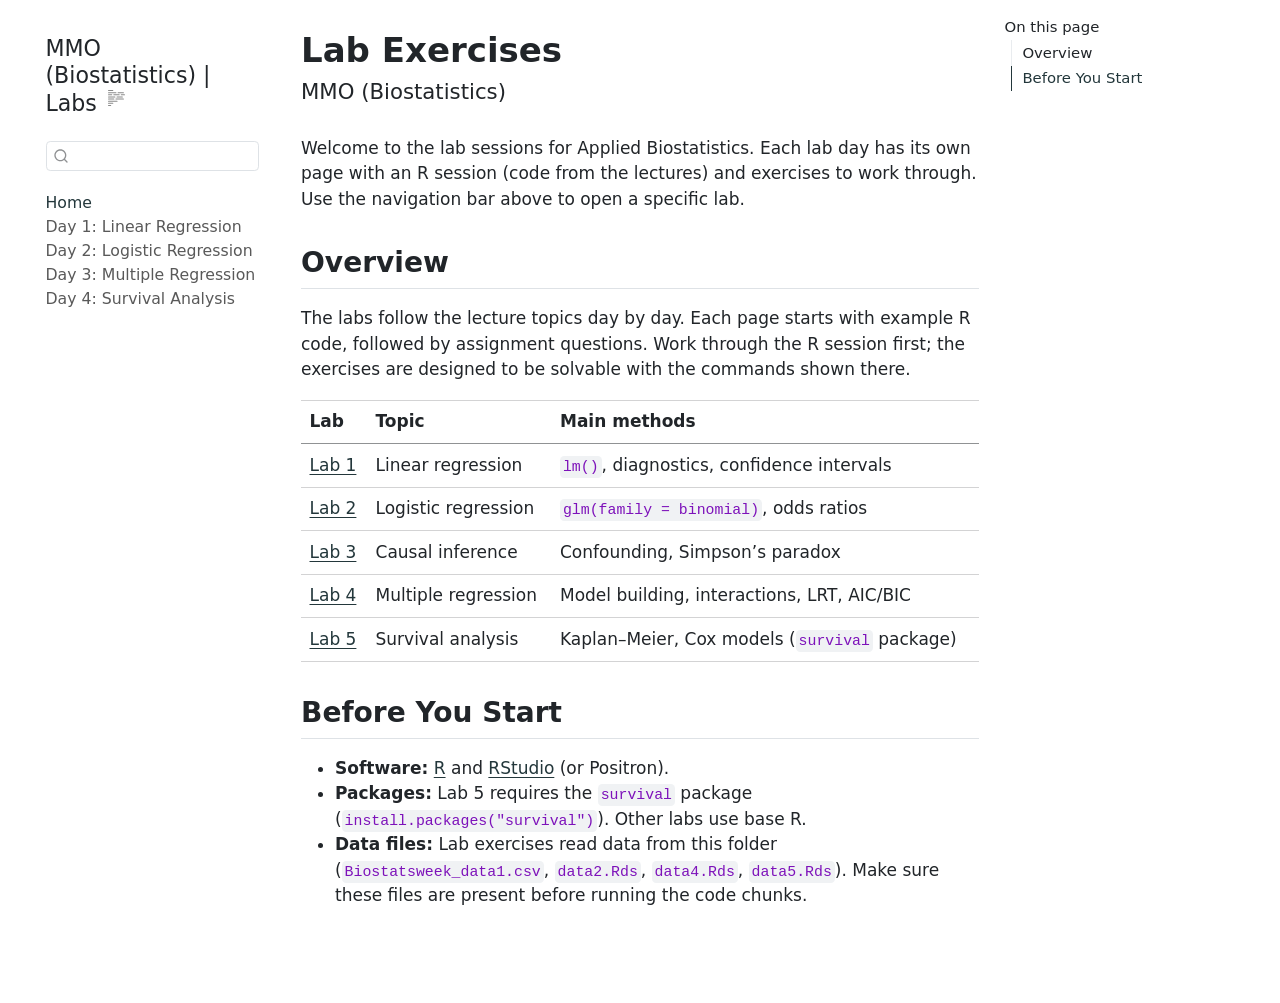
==== docs/index.html @ b4047a07 "Initial commit" ====
<!DOCTYPE html>
<html xmlns="http://www.w3.org/1999/xhtml" lang="en" xml:lang="en"><head>

<meta charset="utf-8">
<meta name="generator" content="quarto-1.9.38">

<meta name="viewport" content="width=device-width, initial-scale=1.0, user-scalable=yes">


<title>Lab Exercises – MMO (Biostatistics) | Labs</title>
<style>
/* Default styles provided by pandoc.
** See https://pandoc.org/MANUAL.html#variables-for-html for config info.
*/
code{white-space: pre-wrap;}
span.smallcaps{font-variant: small-caps;}
div.columns{display: flex; gap: min(4vw, 1.5em);}
div.column{flex: auto; overflow-x: auto;}
div.hanging-indent{margin-left: 1.5em; text-indent: -1.5em;}
ul.task-list{list-style: none;}
ul.task-list li input[type="checkbox"] {
  width: 0.8em;
  margin: 0 0.8em 0.2em -1em; /* quarto-specific, see https://github.com/quarto-dev/quarto-cli/issues/4556 */ 
  vertical-align: middle;
}
</style>


<script src="site_libs/quarto-nav/quarto-nav.js"></script>
<script src="site_libs/quarto-nav/headroom.min.js"></script>
<script src="site_libs/clipboard/clipboard.min.js"></script>
<script src="site_libs/quarto-search/autocomplete.umd.js"></script>
<script src="site_libs/quarto-search/fuse.min.js"></script>
<script src="site_libs/quarto-search/quarto-search.js"></script>
<meta name="quarto:offset" content="./">
<script src="site_libs/quarto-html/quarto.js" type="module"></script>
<script src="site_libs/quarto-html/tabsets/tabsets.js" type="module"></script>
<script src="site_libs/quarto-html/popper.min.js"></script>
<script src="site_libs/quarto-html/tippy.umd.min.js"></script>
<script src="site_libs/quarto-html/anchor.min.js"></script>
<link href="site_libs/quarto-html/tippy.css" rel="stylesheet">
<link href="site_libs/quarto-html/quarto-syntax-highlighting-de63f62b328812d8e578a4d74e282472.css" rel="stylesheet" id="quarto-text-highlighting-styles">
<script src="site_libs/bootstrap/bootstrap.min.js"></script>
<link href="site_libs/bootstrap/bootstrap-icons.css" rel="stylesheet">
<link href="site_libs/bootstrap/bootstrap-b6819cf686d0ea4d047cb8282094df92.min.css" rel="stylesheet" append-hash="true" id="quarto-bootstrap" data-mode="light">
<script id="quarto-search-options" type="application/json">{
  "location": "sidebar",
  "copy-button": false,
  "collapse-after": 3,
  "panel-placement": "start",
  "type": "textbox",
  "limit": 50,
  "keyboard-shortcut": [
    "f",
    "/",
    "s"
  ],
  "show-item-context": false,
  "language": {
    "search-no-results-text": "No results",
    "search-matching-documents-text": "matching documents",
    "search-copy-link-title": "Copy link to search",
    "search-hide-matches-text": "Hide additional matches",
    "search-more-match-text": "more match in this document",
    "search-more-matches-text": "more matches in this document",
    "search-clear-button-title": "Clear",
    "search-text-placeholder": "",
    "search-detached-cancel-button-title": "Cancel",
    "search-submit-button-title": "Submit",
    "search-label": "Search"
  }
}</script>


<link rel="stylesheet" href="styles.css">
</head>

<body class="nav-sidebar floating quarto-light">

<div id="quarto-search-results"></div>
  <header id="quarto-header" class="headroom fixed-top">
  <nav class="quarto-secondary-nav">
    <div class="container-fluid d-flex">
      <button type="button" class="quarto-btn-toggle btn" data-bs-toggle="collapse" role="button" data-bs-target=".quarto-sidebar-collapse-item" aria-controls="quarto-sidebar" aria-expanded="false" aria-label="Toggle sidebar navigation" onclick="if (window.quartoToggleHeadroom) { window.quartoToggleHeadroom(); }">
        <i class="bi bi-layout-text-sidebar-reverse"></i>
      </button>
        <nav class="quarto-page-breadcrumbs" aria-label="breadcrumb"><ol class="breadcrumb"><li class="breadcrumb-item"><a href="./index.html">Home</a></li></ol></nav>
        <a class="flex-grow-1" role="navigation" data-bs-toggle="collapse" data-bs-target=".quarto-sidebar-collapse-item" aria-controls="quarto-sidebar" aria-expanded="false" aria-label="Toggle sidebar navigation" onclick="if (window.quartoToggleHeadroom) { window.quartoToggleHeadroom(); }">      
        </a>
      <button type="button" class="btn quarto-search-button" aria-label="Search" onclick="window.quartoOpenSearch();">
        <i class="bi bi-search"></i>
      </button>
    </div>
  </nav>
</header>
<!-- content -->
<div id="quarto-content" class="quarto-container page-columns page-rows-contents page-layout-article">
<!-- sidebar -->
  <nav id="quarto-sidebar" class="sidebar collapse collapse-horizontal quarto-sidebar-collapse-item sidebar-navigation floating overflow-auto">
    <div class="pt-lg-2 mt-2 text-left sidebar-header">
    <div class="sidebar-title mb-0 py-0">
      <a href="./">MMO (Biostatistics) | Labs</a> 
        <div class="sidebar-tools-main">
  <a href="" class="quarto-reader-toggle quarto-navigation-tool px-1" onclick="window.quartoToggleReader(); return false;" title="Toggle reader mode">
  <div class="quarto-reader-toggle-btn">
  <i class="bi"></i>
  </div>
</a>
</div>
    </div>
      </div>
        <div class="mt-2 flex-shrink-0 align-items-center">
        <div class="sidebar-search">
        <div id="quarto-search" class="" title="Search"></div>
        </div>
        </div>
    <div class="sidebar-menu-container"> 
    <ul class="list-unstyled mt-1">
        <li class="sidebar-item">
  <div class="sidebar-item-container"> 
  <a href="./index.html" class="sidebar-item-text sidebar-link active">
 <span class="menu-text">Home</span></a>
  </div>
</li>
        <li class="sidebar-item">
  <div class="sidebar-item-container"> 
  <a href="./Biostatsweek_Lab1_ans.html" class="sidebar-item-text sidebar-link">
 <span class="menu-text">Day 1: Linear Regression</span></a>
  </div>
</li>
        <li class="sidebar-item">
  <div class="sidebar-item-container"> 
  <a href="./Biostatsweek_Lab2_ans.html" class="sidebar-item-text sidebar-link">
 <span class="menu-text">Day 2: Logistic Regression</span></a>
  </div>
</li>
        <li class="sidebar-item">
  <div class="sidebar-item-container"> 
  <a href="./Biostatsweek_Lab3_ans.html" class="sidebar-item-text sidebar-link">
 <span class="menu-text">Day 3: Multiple Regression</span></a>
  </div>
</li>
        <li class="sidebar-item">
  <div class="sidebar-item-container"> 
  <a href="./Biostatsweek_Lab5_ans.html" class="sidebar-item-text sidebar-link">
 <span class="menu-text">Day 4: Survival Analysis</span></a>
  </div>
</li>
    </ul>
    </div>
</nav>
<div id="quarto-sidebar-glass" class="quarto-sidebar-collapse-item" data-bs-toggle="collapse" data-bs-target=".quarto-sidebar-collapse-item"></div>
<!-- margin-sidebar -->
    <div id="quarto-margin-sidebar" class="sidebar margin-sidebar">
        <nav id="TOC" role="doc-toc" class="toc-active">
    <h2 id="toc-title">On this page</h2>
   
  <ul>
  <li><a href="#overview" id="toc-overview" class="nav-link active" data-scroll-target="#overview">Overview</a></li>
  <li><a href="#before-you-start" id="toc-before-you-start" class="nav-link" data-scroll-target="#before-you-start">Before You Start</a></li>
  </ul>
</nav>
    </div>
<!-- main -->
<main class="content" id="quarto-document-content">

<header id="title-block-header" class="quarto-title-block default">
<div class="quarto-title">
<h1 class="title">Lab Exercises</h1>
<p class="subtitle lead">MMO (Biostatistics)</p>
</div>



<div class="quarto-title-meta">

    
  
    
  </div>
  


</header>


<p>Welcome to the lab sessions for Applied Biostatistics. Each lab day has its own page with an R session (code from the lectures) and exercises to work through. Use the navigation bar above to open a specific lab.</p>
<section id="overview" class="level2">
<h2 class="anchored" data-anchor-id="overview">Overview</h2>
<p>The labs follow the lecture topics day by day. Each page starts with example R code, followed by assignment questions. Work through the R session first; the exercises are designed to be solvable with the commands shown there.</p>
<table class="caption-top table">
<thead>
<tr class="header">
<th>Lab</th>
<th>Topic</th>
<th>Main methods</th>
</tr>
</thead>
<tbody>
<tr class="odd">
<td><a href="Biostatsweek_Lab1.Rmd">Lab 1</a></td>
<td>Linear regression</td>
<td><code>lm()</code>, diagnostics, confidence intervals</td>
</tr>
<tr class="even">
<td><a href="Biostatsweek_Lab2.Rmd">Lab 2</a></td>
<td>Logistic regression</td>
<td><code>glm(family = binomial)</code>, odds ratios</td>
</tr>
<tr class="odd">
<td><a href="Biostatsweek_Lab3.Rmd">Lab 3</a></td>
<td>Causal inference</td>
<td>Confounding, Simpson’s paradox</td>
</tr>
<tr class="even">
<td><a href="Biostatsweek_Lab4.Rmd">Lab 4</a></td>
<td>Multiple regression</td>
<td>Model building, interactions, LRT, AIC/BIC</td>
</tr>
<tr class="odd">
<td><a href="Biostatsweek_Lab5.Rmd">Lab 5</a></td>
<td>Survival analysis</td>
<td>Kaplan–Meier, Cox models (<code>survival</code> package)</td>
</tr>
</tbody>
</table>
</section>
<section id="before-you-start" class="level2">
<h2 class="anchored" data-anchor-id="before-you-start">Before You Start</h2>
<ul>
<li><strong>Software:</strong> <a href="https://www.r-project.org/">R</a> and <a href="https://posit.co/download/rstudio-desktop/">RStudio</a> (or Positron).</li>
<li><strong>Packages:</strong> Lab 5 requires the <code>survival</code> package (<code>install.packages("survival")</code>). Other labs use base R.</li>
<li><strong>Data files:</strong> Lab exercises read data from this folder (<code>Biostatsweek_data1.csv</code>, <code>data2.Rds</code>, <code>data4.Rds</code>, <code>data5.Rds</code>). Make sure these files are present before running the code chunks.</li>
</ul>


</section>

</main> <!-- /main -->
<script id="quarto-html-after-body" type="application/javascript">
  window.document.addEventListener("DOMContentLoaded", function (event) {
    const icon = "";
    const anchorJS = new window.AnchorJS();
    anchorJS.options = {
      placement: 'right',
      icon: icon
    };
    anchorJS.add('.anchored');
    const isCodeAnnotation = (el) => {
      for (const clz of el.classList) {
        if (clz.startsWith('code-annotation-')) {                     
          return true;
        }
      }
      return false;
    }
    const onCopySuccess = function(e) {
      // button target
      const button = e.trigger;
      // don't keep focus
      button.blur();
      // flash "checked"
      button.classList.add('code-copy-button-checked');
      var currentTitle = button.getAttribute("title");
      button.setAttribute("title", "Copied!");
      let tooltip;
      if (window.bootstrap) {
        button.setAttribute("data-bs-toggle", "tooltip");
        button.setAttribute("data-bs-placement", "left");
        button.setAttribute("data-bs-title", "Copied!");
        tooltip = new bootstrap.Tooltip(button, 
          { trigger: "manual", 
            customClass: "code-copy-button-tooltip",
            offset: [0, -8]});
        tooltip.show();    
      }
      setTimeout(function() {
        if (tooltip) {
          tooltip.hide();
          button.removeAttribute("data-bs-title");
          button.removeAttribute("data-bs-toggle");
          button.removeAttribute("data-bs-placement");
        }
        button.setAttribute("title", currentTitle);
        button.classList.remove('code-copy-button-checked');
      }, 1000);
      // clear code selection
      e.clearSelection();
    }
    const getTextToCopy = function(trigger) {
      const outerScaffold = trigger.parentElement.cloneNode(true);
      const codeEl = outerScaffold.querySelector('code');
      for (const childEl of codeEl.children) {
        if (isCodeAnnotation(childEl)) {
          childEl.remove();
        }
      }
      return codeEl.innerText;
    }
    const clipboard = new window.ClipboardJS('.code-copy-button:not([data-in-quarto-modal])', {
      text: getTextToCopy
    });
    clipboard.on('success', onCopySuccess);
    if (window.document.getElementById('quarto-embedded-source-code-modal')) {
      const clipboardModal = new window.ClipboardJS('.code-copy-button[data-in-quarto-modal]', {
        text: getTextToCopy,
        container: window.document.getElementById('quarto-embedded-source-code-modal')
      });
      clipboardModal.on('success', onCopySuccess);
    }
      var localhostRegex = new RegExp(/^(?:http|https):\/\/localhost\:?[0-9]*\//);
      var mailtoRegex = new RegExp(/^mailto:/);
        var filterRegex = new RegExp('/' + window.location.host + '/');
      var isInternal = (href) => {
          return filterRegex.test(href) || localhostRegex.test(href) || mailtoRegex.test(href);
      }
      // Inspect non-navigation links and adorn them if external
     var links = window.document.querySelectorAll('a[href]:not(.nav-link):not(.navbar-brand):not(.toc-action):not(.sidebar-link):not(.sidebar-item-toggle):not(.pagination-link):not(.no-external):not([aria-hidden]):not(.dropdown-item):not(.quarto-navigation-tool):not(.about-link)');
      for (var i=0; i<links.length; i++) {
        const link = links[i];
        if (!isInternal(link.href)) {
          // undo the damage that might have been done by quarto-nav.js in the case of
          // links that we want to consider external
          if (link.dataset.originalHref !== undefined) {
            link.href = link.dataset.originalHref;
          }
        }
      }
    function tippyHover(el, contentFn, onTriggerFn, onUntriggerFn) {
      const config = {
        allowHTML: true,
        maxWidth: 500,
        delay: 100,
        arrow: false,
        appendTo: function(el) {
            return el.parentElement;
        },
        interactive: true,
        interactiveBorder: 10,
        theme: 'quarto',
        placement: 'bottom-start',
      };
      if (contentFn) {
        config.content = contentFn;
      }
      if (onTriggerFn) {
        config.onTrigger = onTriggerFn;
      }
      if (onUntriggerFn) {
        config.onUntrigger = onUntriggerFn;
      }
      window.tippy(el, config); 
    }
    const noterefs = window.document.querySelectorAll('a[role="doc-noteref"]');
    for (var i=0; i<noterefs.length; i++) {
      const ref = noterefs[i];
      tippyHover(ref, function() {
        // use id or data attribute instead here
        let href = ref.getAttribute('data-footnote-href') || ref.getAttribute('href');
        try { href = new URL(href).hash; } catch {}
        const id = href.replace(/^#\/?/, "");
        const note = window.document.getElementById(id);
        if (note) {
          return note.innerHTML;
        } else {
          return "";
        }
      });
    }
    const xrefs = window.document.querySelectorAll('a.quarto-xref');
    const processXRef = (id, note) => {
      // Strip column container classes
      const stripColumnClz = (el) => {
        el.classList.remove("page-full", "page-columns");
        if (el.children) {
          for (const child of el.children) {
            stripColumnClz(child);
          }
        }
      }
      stripColumnClz(note)
      if (id === null || id.startsWith('sec-')) {
        // Special case sections, only their first couple elements
        const container = document.createElement("div");
        if (note.children && note.children.length > 2) {
          container.appendChild(note.children[0].cloneNode(true));
          for (let i = 1; i < note.children.length; i++) {
            const child = note.children[i];
            if (child.tagName === "P" && child.innerText === "") {
              continue;
            } else {
              container.appendChild(child.cloneNode(true));
              break;
            }
          }
          if (window.Quarto?.typesetMath) {
            window.Quarto.typesetMath(container);
          }
          return container.innerHTML
        } else {
          if (window.Quarto?.typesetMath) {
            window.Quarto.typesetMath(note);
          }
          return note.innerHTML;
        }
      } else {
        // Remove any anchor links if they are present
        const anchorLink = note.querySelector('a.anchorjs-link');
        if (anchorLink) {
          anchorLink.remove();
        }
        if (window.Quarto?.typesetMath) {
          window.Quarto.typesetMath(note);
        }
        if (note.classList.contains("callout")) {
          return note.outerHTML;
        } else {
          return note.innerHTML;
        }
      }
    }
    for (var i=0; i<xrefs.length; i++) {
      const xref = xrefs[i];
      tippyHover(xref, undefined, function(instance) {
        instance.disable();
        let url = xref.getAttribute('href');
        let hash = undefined; 
        if (url.startsWith('#')) {
          hash = url;
        } else {
          try { hash = new URL(url).hash; } catch {}
        }
        if (hash) {
          const id = hash.replace(/^#\/?/, "");
          const note = window.document.getElementById(id);
          if (note !== null) {
            try {
              const html = processXRef(id, note.cloneNode(true));
              instance.setContent(html);
            } finally {
              instance.enable();
              instance.show();
            }
          } else {
            // See if we can fetch this
            fetch(url.split('#')[0])
            .then(res => res.text())
            .then(html => {
              const parser = new DOMParser();
              const htmlDoc = parser.parseFromString(html, "text/html");
              const note = htmlDoc.getElementById(id);
              if (note !== null) {
                const html = processXRef(id, note);
                instance.setContent(html);
              } 
            }).finally(() => {
              instance.enable();
              instance.show();
            });
          }
        } else {
          // See if we can fetch a full url (with no hash to target)
          // This is a special case and we should probably do some content thinning / targeting
          fetch(url)
          .then(res => res.text())
          .then(html => {
            const parser = new DOMParser();
            const htmlDoc = parser.parseFromString(html, "text/html");
            const note = htmlDoc.querySelector('main.content');
            if (note !== null) {
              // This should only happen for chapter cross references
              // (since there is no id in the URL)
              // remove the first header
              if (note.children.length > 0 && note.children[0].tagName === "HEADER") {
                note.children[0].remove();
              }
              const html = processXRef(null, note);
              instance.setContent(html);
            } 
          }).finally(() => {
            instance.enable();
            instance.show();
          });
        }
      }, function(instance) {
      });
    }
        let selectedAnnoteEl;
        const selectorForAnnotation = ( cell, annotation) => {
          let cellAttr = 'data-code-cell="' + cell + '"';
          let lineAttr = 'data-code-annotation="' +  annotation + '"';
          const selector = 'span[' + cellAttr + '][' + lineAttr + ']';
          return selector;
        }
        const selectCodeLines = (annoteEl) => {
          const doc = window.document;
          const targetCell = annoteEl.getAttribute("data-target-cell");
          const targetAnnotation = annoteEl.getAttribute("data-target-annotation");
          const annoteSpan = window.document.querySelector(selectorForAnnotation(targetCell, targetAnnotation));
          const lines = annoteSpan.getAttribute("data-code-lines").split(",");
          const lineIds = lines.map((line) => {
            return targetCell + "-" + line;
          })
          let top = null;
          let height = null;
          let parent = null;
          if (lineIds.length > 0) {
              //compute the position of the single el (top and bottom and make a div)
              const el = window.document.getElementById(lineIds[0]);
              top = el.offsetTop;
              height = el.offsetHeight;
              parent = el.parentElement.parentElement;
            if (lineIds.length > 1) {
              const lastEl = window.document.getElementById(lineIds[lineIds.length - 1]);
              const bottom = lastEl.offsetTop + lastEl.offsetHeight;
              height = bottom - top;
            }
            if (top !== null && height !== null && parent !== null) {
              // cook up a div (if necessary) and position it 
              let div = window.document.getElementById("code-annotation-line-highlight");
              if (div === null) {
                div = window.document.createElement("div");
                div.setAttribute("id", "code-annotation-line-highlight");
                div.style.position = 'absolute';
                parent.appendChild(div);
              }
              div.style.top = top - 2 + "px";
              div.style.height = height + 4 + "px";
              div.style.left = 0;
              let gutterDiv = window.document.getElementById("code-annotation-line-highlight-gutter");
              if (gutterDiv === null) {
                gutterDiv = window.document.createElement("div");
                gutterDiv.setAttribute("id", "code-annotation-line-highlight-gutter");
                gutterDiv.style.position = 'absolute';
                const codeCell = window.document.getElementById(targetCell);
                const gutter = codeCell.querySelector('.code-annotation-gutter');
                gutter.appendChild(gutterDiv);
              }
              gutterDiv.style.top = top - 2 + "px";
              gutterDiv.style.height = height + 4 + "px";
            }
            selectedAnnoteEl = annoteEl;
          }
        };
        const unselectCodeLines = () => {
          const elementsIds = ["code-annotation-line-highlight", "code-annotation-line-highlight-gutter"];
          elementsIds.forEach((elId) => {
            const div = window.document.getElementById(elId);
            if (div) {
              div.remove();
            }
          });
          selectedAnnoteEl = undefined;
        };
          // Handle positioning of the toggle
      window.addEventListener(
        "resize",
        throttle(() => {
          elRect = undefined;
          if (selectedAnnoteEl) {
            selectCodeLines(selectedAnnoteEl);
          }
        }, 10)
      );
      function throttle(fn, ms) {
      let throttle = false;
      let timer;
        return (...args) => {
          if(!throttle) { // first call gets through
              fn.apply(this, args);
              throttle = true;
          } else { // all the others get throttled
              if(timer) clearTimeout(timer); // cancel #2
              timer = setTimeout(() => {
                fn.apply(this, args);
                timer = throttle = false;
              }, ms);
          }
        };
      }
        // Attach click handler to the DT
        const annoteDls = window.document.querySelectorAll('dt[data-target-cell]');
        for (const annoteDlNode of annoteDls) {
          annoteDlNode.addEventListener('click', (event) => {
            const clickedEl = event.target;
            if (clickedEl !== selectedAnnoteEl) {
              unselectCodeLines();
              const activeEl = window.document.querySelector('dt[data-target-cell].code-annotation-active');
              if (activeEl) {
                activeEl.classList.remove('code-annotation-active');
              }
              selectCodeLines(clickedEl);
              clickedEl.classList.add('code-annotation-active');
            } else {
              // Unselect the line
              unselectCodeLines();
              clickedEl.classList.remove('code-annotation-active');
            }
          });
        }
    const findCites = (el) => {
      const parentEl = el.parentElement;
      if (parentEl) {
        const cites = parentEl.dataset.cites;
        if (cites) {
          return {
            el,
            cites: cites.split(' ')
          };
        } else {
          return findCites(el.parentElement)
        }
      } else {
        return undefined;
      }
    };
    var bibliorefs = window.document.querySelectorAll('a[role="doc-biblioref"]');
    for (var i=0; i<bibliorefs.length; i++) {
      const ref = bibliorefs[i];
      const citeInfo = findCites(ref);
      if (citeInfo) {
        tippyHover(citeInfo.el, function() {
          var popup = window.document.createElement('div');
          citeInfo.cites.forEach(function(cite) {
            var citeDiv = window.document.createElement('div');
            citeDiv.classList.add('hanging-indent');
            citeDiv.classList.add('csl-entry');
            var biblioDiv = window.document.getElementById('ref-' + cite);
            if (biblioDiv) {
              citeDiv.innerHTML = biblioDiv.innerHTML;
            }
            popup.appendChild(citeDiv);
          });
          return popup.innerHTML;
        });
      }
    }
  });
  </script>
</div> <!-- /content -->




</body></html>
---- docs/site_libs/quarto-html/tippy.css ----
.tippy-box[data-animation=fade][data-state=hidden]{opacity:0}[data-tippy-root]{max-width:calc(100vw - 10px)}.tippy-box{position:relative;background-color:#333;color:#fff;border-radius:4px;font-size:14px;line-height:1.4;white-space:normal;outline:0;transition-property:transform,visibility,opacity}.tippy-box[data-placement^=top]>.tippy-arrow{bottom:0}.tippy-box[data-placement^=top]>.tippy-arrow:before{bottom:-7px;left:0;border-width:8px 8px 0;border-top-color:initial;transform-origin:center top}.tippy-box[data-placement^=bottom]>.tippy-arrow{top:0}.tippy-box[data-placement^=bottom]>.tippy-arrow:before{top:-7px;left:0;border-width:0 8px 8px;border-bottom-color:initial;transform-origin:center bottom}.tippy-box[data-placement^=left]>.tippy-arrow{right:0}.tippy-box[data-placement^=left]>.tippy-arrow:before{border-width:8px 0 8px 8px;border-left-color:initial;right:-7px;transform-origin:center left}.tippy-box[data-placement^=right]>.tippy-arrow{left:0}.tippy-box[data-placement^=right]>.tippy-arrow:before{left:-7px;border-width:8px 8px 8px 0;border-right-color:initial;transform-origin:center right}.tippy-box[data-inertia][data-state=visible]{transition-timing-function:cubic-bezier(.54,1.5,.38,1.11)}.tippy-arrow{width:16px;height:16px;color:#333}.tippy-arrow:before{content:"";position:absolute;border-color:transparent;border-style:solid}.tippy-content{position:relative;padding:5px 9px;z-index:1}
---- docs/site_libs/quarto-html/quarto-syntax-highlighting-de63f62b328812d8e578a4d74e282472.css ----
/* quarto syntax highlight colors */
:root {
  --quarto-hl-al-color: #ff5555;
  --quarto-hl-an-color: #6a737d;
  --quarto-hl-at-color: #d73a49;
  --quarto-hl-bn-color: #005cc5;
  --quarto-hl-bu-color: #d73a49;
  --quarto-hl-ch-color: #032f62;
  --quarto-hl-co-color: #6a737d;
  --quarto-hl-cv-color: #6a737d;
  --quarto-hl-cn-color: #005cc5;
  --quarto-hl-cf-color: #d73a49;
  --quarto-hl-dt-color: #d73a49;
  --quarto-hl-dv-color: #005cc5;
  --quarto-hl-do-color: #6a737d;
  --quarto-hl-er-color: #ff5555;
  --quarto-hl-ex-color: #d73a49;
  --quarto-hl-fl-color: #005cc5;
  --quarto-hl-fu-color: #6f42c1;
  --quarto-hl-im-color: #032f62;
  --quarto-hl-in-color: #6a737d;
  --quarto-hl-kw-color: #d73a49;
  --quarto-hl-op-color: #24292e;
  --quarto-hl-pp-color: #d73a49;
  --quarto-hl-re-color: #6a737d;
  --quarto-hl-sc-color: #005cc5;
  --quarto-hl-ss-color: #032f62;
  --quarto-hl-st-color: #032f62;
  --quarto-hl-va-color: #e36209;
  --quarto-hl-vs-color: #032f62;
  --quarto-hl-wa-color: #ff5555;
}

/* other quarto variables */
:root {
  --quarto-font-monospace: SFMono-Regular, Menlo, Monaco, Consolas, "Liberation Mono", "Courier New", monospace;
}

/* syntax highlight based on Pandoc's rules */
pre > code.sourceCode > span {
  color: #24292e;
}

code.sourceCode > span {
  color: #24292e;
}

div.sourceCode,
div.sourceCode pre.sourceCode {
  color: #24292e;
}

/* Normal */
code span {
  color: #24292e;
}

/* Alert */
code span.al {
  font-weight: bold;
  color: #ff5555;
}

/* Annotation */
code span.an {
  color: #6a737d;
}

/* Attribute */
code span.at {
  color: #d73a49;
}

/* BaseN */
code span.bn {
  color: #005cc5;
}

/* BuiltIn */
code span.bu {
  color: #d73a49;
}

/* ControlFlow */
code span.cf {
  color: #d73a49;
}

/* Char */
code span.ch {
  color: #032f62;
}

/* Constant */
code span.cn {
  color: #005cc5;
}

/* Comment */
code span.co {
  color: #6a737d;
}

/* CommentVar */
code span.cv {
  color: #6a737d;
}

/* Documentation */
code span.do {
  color: #6a737d;
}

/* DataType */
code span.dt {
  color: #d73a49;
}

/* DecVal */
code span.dv {
  color: #005cc5;
}

/* Error */
code span.er {
  color: #ff5555;
  text-decoration: underline;
}

/* Extension */
code span.ex {
  font-weight: bold;
  color: #d73a49;
}

/* Float */
code span.fl {
  color: #005cc5;
}

/* Function */
code span.fu {
  color: #6f42c1;
}

/* Import */
code span.im {
  color: #032f62;
}

/* Information */
code span.in {
  color: #6a737d;
}

/* Keyword */
code span.kw {
  color: #d73a49;
}

/* Operator */
code span.op {
  color: #24292e;
}

/* Preprocessor */
code span.pp {
  color: #d73a49;
}

/* RegionMarker */
code span.re {
  color: #6a737d;
}

/* SpecialChar */
code span.sc {
  color: #005cc5;
}

/* SpecialString */
code span.ss {
  color: #032f62;
}

/* String */
code span.st {
  color: #032f62;
}

/* Variable */
code span.va {
  color: #e36209;
}

/* VerbatimString */
code span.vs {
  color: #032f62;
}

/* Warning */
code span.wa {
  color: #ff5555;
}

.prevent-inlining {
  content: "</";
}

/*# sourceMappingURL=e073dde7d9be180d5cbafa952671d6f8.css.map */
---- docs/styles.css ----
/* Answer callouts: no custom icon (icons disabled via callout-icon: false) */
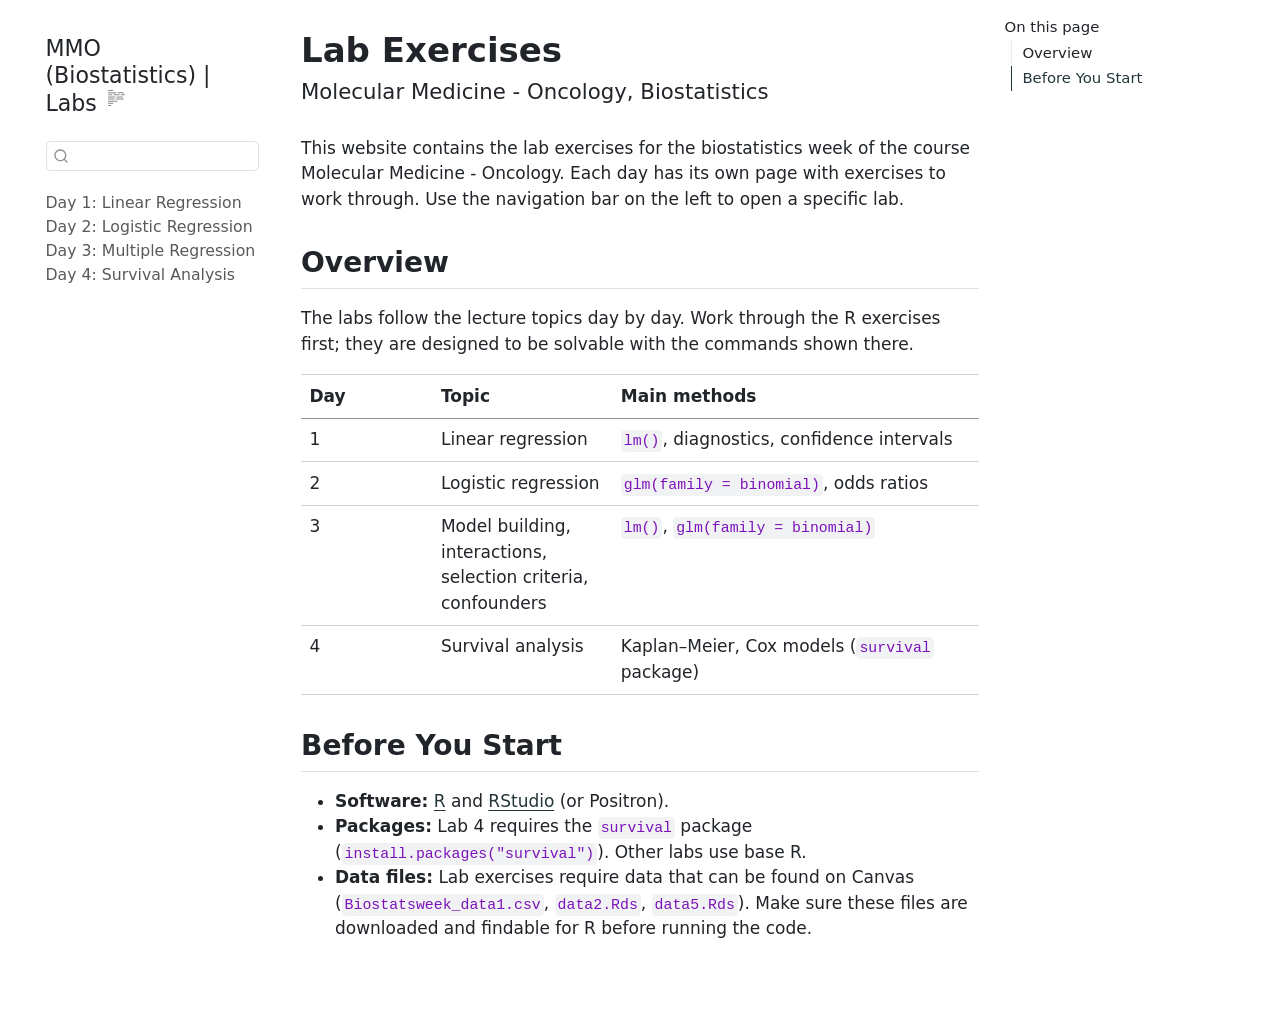
==== commit 5663c1af: "Fix Lab5 survival analysis chunks, update _quarto.yml, rebuild site" ====
--- a/docs/index.html
+++ b/docs/index.html
@@ -84,7 +84,9 @@
       <button type="button" class="quarto-btn-toggle btn" data-bs-toggle="collapse" role="button" data-bs-target=".quarto-sidebar-collapse-item" aria-controls="quarto-sidebar" aria-expanded="false" aria-label="Toggle sidebar navigation" onclick="if (window.quartoToggleHeadroom) { window.quartoToggleHeadroom(); }">
         <i class="bi bi-layout-text-sidebar-reverse"></i>
       </button>
-        <nav class="quarto-page-breadcrumbs" aria-label="breadcrumb"><ol class="breadcrumb"><li class="breadcrumb-item"><a href="./index.html">Home</a></li></ol></nav>
+        <nav class="quarto-page-breadcrumbs" aria-label="breadcrumb"><ol class="breadcrumb"><li class="breadcrumb-item">
+      MMO (Biostatistics) | Labs
+      </li></ol></nav>
         <a class="flex-grow-1" role="navigation" data-bs-toggle="collapse" data-bs-target=".quarto-sidebar-collapse-item" aria-controls="quarto-sidebar" aria-expanded="false" aria-label="Toggle sidebar navigation" onclick="if (window.quartoToggleHeadroom) { window.quartoToggleHeadroom(); }">      
         </a>
       <button type="button" class="btn quarto-search-button" aria-label="Search" onclick="window.quartoOpenSearch();">
@@ -116,12 +118,6 @@
         </div>
     <div class="sidebar-menu-container"> 
     <ul class="list-unstyled mt-1">
-        <li class="sidebar-item">
-  <div class="sidebar-item-container"> 
-  <a href="./index.html" class="sidebar-item-text sidebar-link active">
- <span class="menu-text">Home</span></a>
-  </div>
-</li>
         <li class="sidebar-item">
   <div class="sidebar-item-container"> 
   <a href="./Biostatsweek_Lab1_ans.html" class="sidebar-item-text sidebar-link">
@@ -167,7 +163,7 @@
 <header id="title-block-header" class="quarto-title-block default">
 <div class="quarto-title">
 <h1 class="title">Lab Exercises</h1>
-<p class="subtitle lead">MMO (Biostatistics)</p>
+<p class="subtitle lead">Molecular Medicine - Oncology, Biostatistics</p>
 </div>
 
 
@@ -184,41 +180,41 @@
 </header>
 
 
-<p>Welcome to the lab sessions for Applied Biostatistics. Each lab day has its own page with an R session (code from the lectures) and exercises to work through. Use the navigation bar above to open a specific lab.</p>
+<p>This website contains the lab exercises for the biostatistics week of the course Molecular Medicine - Oncology. Each day has its own page with exercises to work through. Use the navigation bar on the left to open a specific lab.</p>
 <section id="overview" class="level2">
 <h2 class="anchored" data-anchor-id="overview">Overview</h2>
-<p>The labs follow the lecture topics day by day. Each page starts with example R code, followed by assignment questions. Work through the R session first; the exercises are designed to be solvable with the commands shown there.</p>
+<p>The labs follow the lecture topics day by day. Work through the R exercises first; they are designed to be solvable with the commands shown there.</p>
 <table class="caption-top table">
+<colgroup>
+<col style="width: 19%">
+<col style="width: 26%">
+<col style="width: 53%">
+</colgroup>
 <thead>
 <tr class="header">
-<th>Lab</th>
+<th>Day</th>
 <th>Topic</th>
 <th>Main methods</th>
 </tr>
 </thead>
 <tbody>
 <tr class="odd">
-<td><a href="Biostatsweek_Lab1.Rmd">Lab 1</a></td>
+<td>1</td>
 <td>Linear regression</td>
 <td><code>lm()</code>, diagnostics, confidence intervals</td>
 </tr>
 <tr class="even">
-<td><a href="Biostatsweek_Lab2.Rmd">Lab 2</a></td>
+<td>2</td>
 <td>Logistic regression</td>
 <td><code>glm(family = binomial)</code>, odds ratios</td>
 </tr>
 <tr class="odd">
-<td><a href="Biostatsweek_Lab3.Rmd">Lab 3</a></td>
-<td>Causal inference</td>
-<td>Confounding, Simpson’s paradox</td>
+<td>3</td>
+<td>Model building, interactions, selection criteria, confounders</td>
+<td><code>lm()</code>, <code>glm(family = binomial)</code></td>
 </tr>
 <tr class="even">
-<td><a href="Biostatsweek_Lab4.Rmd">Lab 4</a></td>
-<td>Multiple regression</td>
-<td>Model building, interactions, LRT, AIC/BIC</td>
-</tr>
-<tr class="odd">
-<td><a href="Biostatsweek_Lab5.Rmd">Lab 5</a></td>
+<td>4</td>
 <td>Survival analysis</td>
 <td>Kaplan–Meier, Cox models (<code>survival</code> package)</td>
 </tr>
@@ -229,8 +225,8 @@
 <h2 class="anchored" data-anchor-id="before-you-start">Before You Start</h2>
 <ul>
 <li><strong>Software:</strong> <a href="https://www.r-project.org/">R</a> and <a href="https://posit.co/download/rstudio-desktop/">RStudio</a> (or Positron).</li>
-<li><strong>Packages:</strong> Lab 5 requires the <code>survival</code> package (<code>install.packages("survival")</code>). Other labs use base R.</li>
-<li><strong>Data files:</strong> Lab exercises read data from this folder (<code>Biostatsweek_data1.csv</code>, <code>data2.Rds</code>, <code>data4.Rds</code>, <code>data5.Rds</code>). Make sure these files are present before running the code chunks.</li>
+<li><strong>Packages:</strong> Lab 4 requires the <code>survival</code> package (<code>install.packages("survival")</code>). Other labs use base R.</li>
+<li><strong>Data files:</strong> Lab exercises require data that can be found on Canvas (<code>Biostatsweek_data1.csv</code>, <code>data2.Rds</code>, <code>data5.Rds</code>). Make sure these files are downloaded and findable for R before running the code.</li>
 </ul>
 
 
